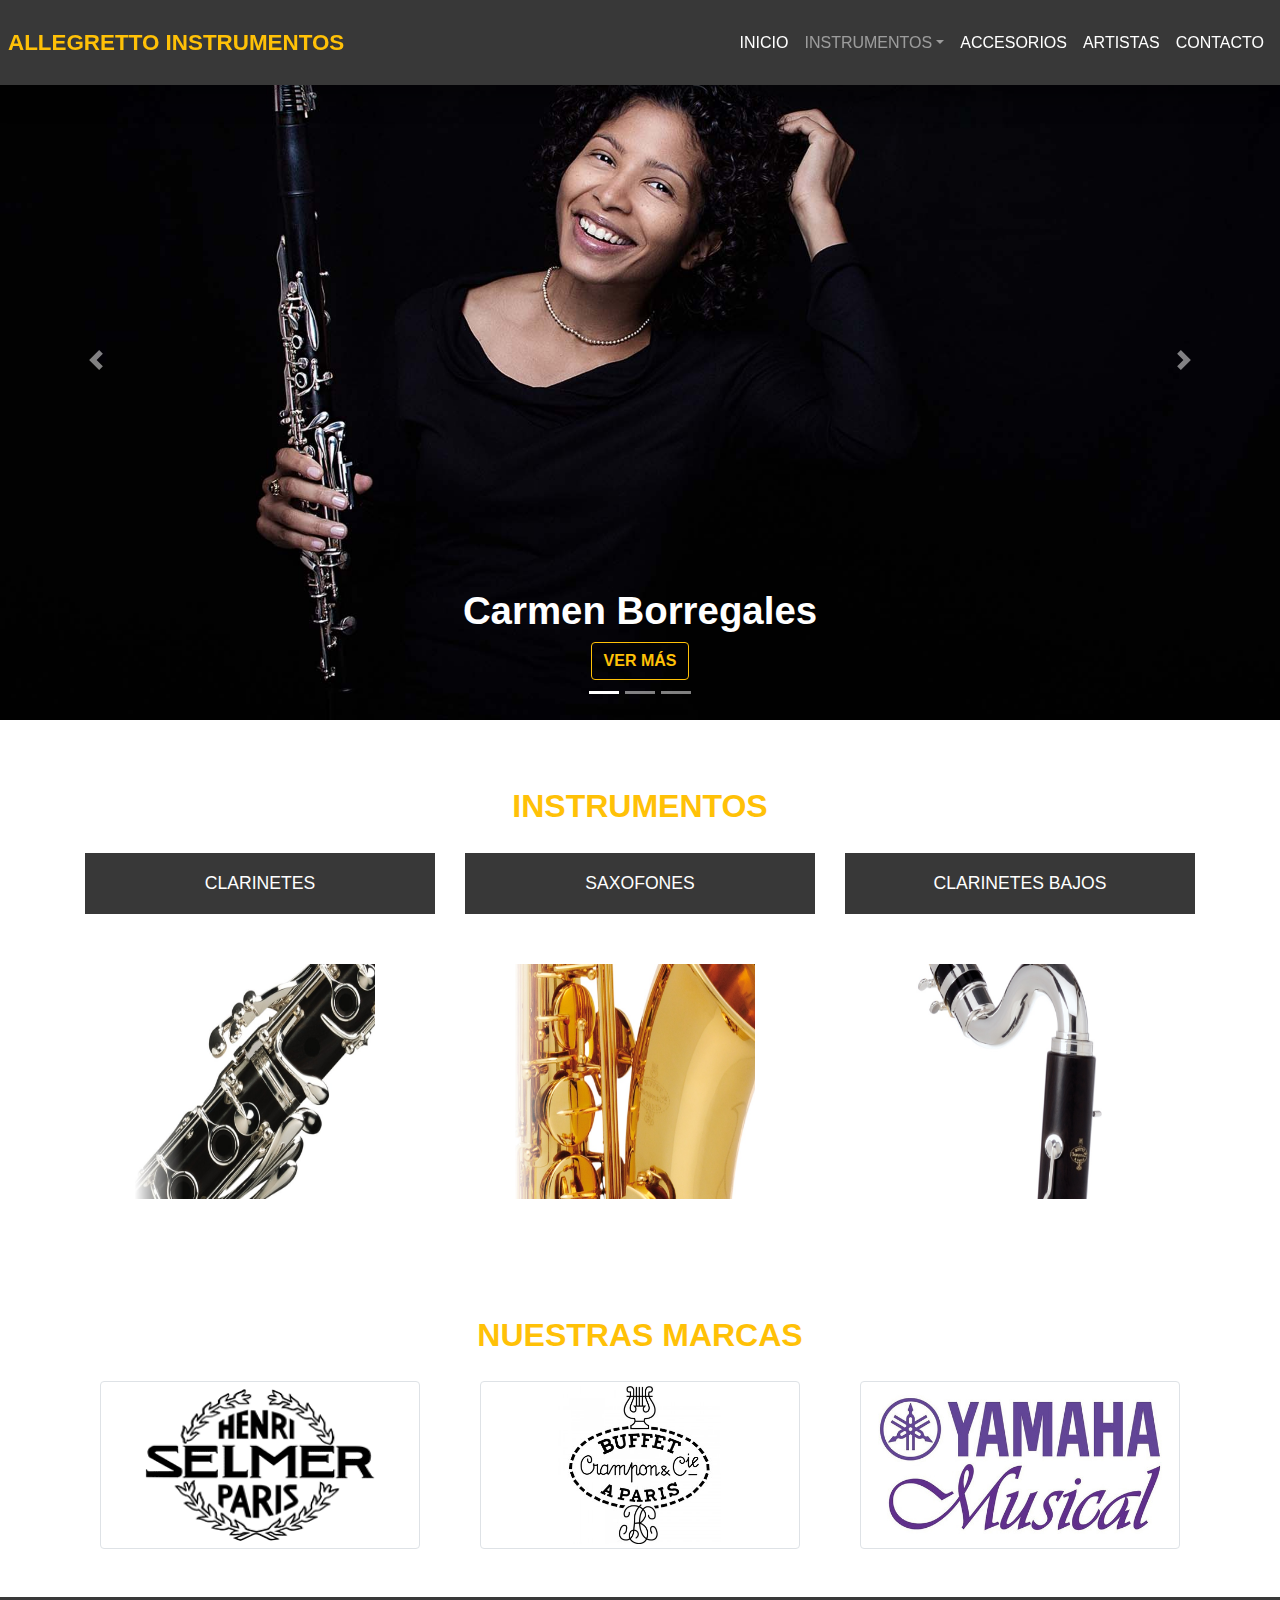
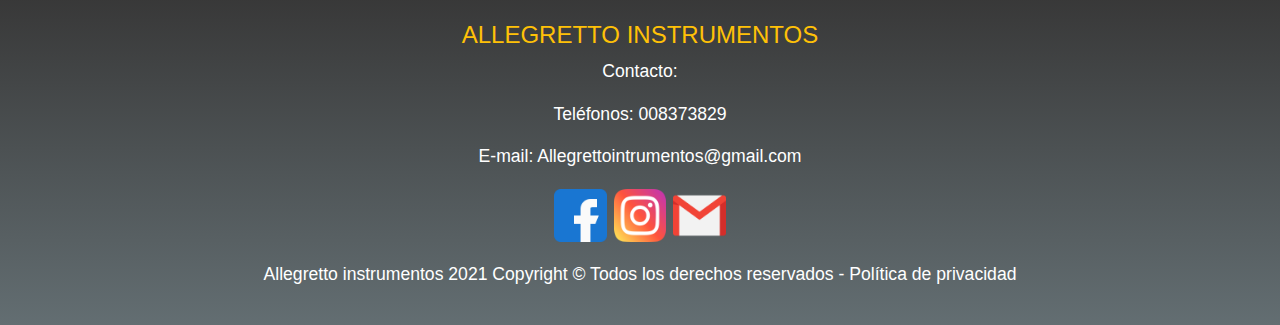
==== index.html @ eb8ba669 "agregue los primeros archivos" ====
<!DOCTYPE html>
<html lang="es">
	<head>
		<meta charset="utf-8">
		<meta name="viewport" content="width=device-width, initial-scale=1, shrink-to-fit=no">
		<title>Allegretto instrumentos</title>
		<meta name="description" content="Allegretto ofrece una variedad de instrumentos de vientos: Clarinetes, Saxofones, clarientes bajos,saxofones altos de marcas de primera calidad, para estudiantes y profesionales">
		<meta name="keywords" content="instrumentos, buffet, buffet crampon, yamaha, selmer, saxofones, clarientes, clarientes bajos, saxofones altos, musica, barriles, accesorios, artistas, Sabine Meyer, Carmen Borregales, Martin Frost, solistas, orquestas, estuches, boquillas">
		<!--bootstrap local-->
		<link rel="stylesheet" href="assets/bootstrap/css/bootstrap.css">
		<link rel="stylesheet" href="assets/bootstrap/css/bootstrap.min.css">
		<link rel="stylesheet" href="assets/css/estilos.css">
		<link rel="stylesheet" href="https://cdnjs.cloudflare.com/ajax/libs/animate.css/4.1.1/animate.min.css"/>
	</head>
	<body>
		
		<!--nav-->
		<section>
			<header>
				<div class="container-fluid">
					<div class="row">
						<nav class="navbar navbar-expand-lg navbar-dark fixed-top customNav">
						<a href="index.html" class="nav-bar-brand headerTitle text-decoration-none">ALLEGRETTO INSTRUMENTOS</a>
						<button class="navbar-toggler" type="button" data-toggle="collapse" data-target="#navbarNav" aria-controls="navbarNav" aria-expanded="false" aria-label="Toggle navigation">
							<span class="navbar-toggler-icon"></span>
						</button>
						<div class="collapse navbar-collapse justify-content-lg-end justify-content-xl-end" id="navbarNav">
							<ul class="navbar-nav customMenu">
								<li class="nav-item active"><a href="index.html" class="nav-link">INICIO</a></li>

								<!-- Dropdown -->
								<li class="nav-item dropdown">
									<a class="nav-link dropdown-toggle" href="#" data-toggle="dropdown">INSTRUMENTOS</a>
										<ul class="dropdown-menu">
											<li><a class="dropdown-item" href="views/instrumentos.html">CLARINETES</a></li>
										
											<li><a class="dropdown-item" href="views/saxofones.html">SAXOFONES</a></li>
										</ul>
								<!-- Links -->
								<li class="nav-item active"><a href="views/accesorios.html" class="nav-link">ACCESORIOS</a></li>
								<li class="nav-item active"><a href="views/artistas.html" class="nav-link">ARTISTAS</a></li>
								<li class="nav-item active"><a href="views/contacto.html" class="nav-link">CONTACTO</a></li>		
								</li>		
							</ul>
						</div>	
						</nav>
					</div>	
				</div>
			</header>
		</section>
		<!--nav fin-->

		<!--carousel-->
		<section>
			<div id="carouselExampleCaptions" class="carousel slide text-decoration-none carouselc" data-ride="carousel">
			  <ol class="carousel-indicators">
			    <li data-target="#carouselExampleCaptions" data-slide-to="0" class="active"></li>
			    <li data-target="#carouselExampleCaptions" data-slide-to="1"></li>
			    <li data-target="#carouselExampleCaptions" data-slide-to="2"></li>
			  </ol>

			  <div class="carousel-inner carouselCustom">
			    <div class="carousel-item active">
			      <img src="assets/img/carmenprincipal.jpg" class="d-block w-100 imgCarousel" alt="Carmen Borregales">
			      <div class="carousel-caption d-none d-md-block">
			        <h3>Carmen Borregales</h3>
			        <a class="btn btn-outline-warning verLink" href="views/artistas.html">VER MÁS</a>
			      </div>
			    </div>

			    <div class="carousel-item">
			      <img src="assets/img/sabineprincipal.jpg" class="d-block w-100 imgCarousel" alt="Sabine Meyer">
			      <div class="carousel-caption d-none d-md-block">
			        <h3>Sabine Meyer</h3>
			        <a class="btn btn-outline-warning verLink" href="views/artistas.html">VER MÁS</a>
			      </div>
			    </div>

			    <div class="carousel-item">
			      <img src="assets/img/martinprincipal.jpg" class="d-block w-100 imgCarousel" alt="martin frost">
			      <div class="carousel-caption d-none d-md-block">
			        <h3>Martin Frost</h3>
			        <a class="btn btn-outline-warning verLink" href="views/artistas.html">VER MÁS</a>
			      </div>
			    </div>
			  </div>

			  <a class="carousel-control-prev" href="#carouselExampleCaptions" role="button" data-slide="prev">
			    <span class="carousel-control-prev-icon" aria-hidden="true"></span>
			    <span class="sr-only">Previous</span>
			  </a>
			  <a class="carousel-control-next" href="#carouselExampleCaptions" role="button" data-slide="next">
			    <span class="carousel-control-next-icon" aria-hidden="true"></span>
			    <span class="sr-only">Next</span>
			  </a>
			</div>
		</section>
		<!--carousel end-->

		<section class="sectionInstru pt-5">
			<div class="titleInstruBrand">
				<h2 class="font-weight-bolder">INSTRUMENTOS</h2>
			</div>
			<div class="container">
				<div class="row">
					<div class="col-12 col-sm-12- col-md-6 col-lg-4 col-xl-4">
						<a class="titleInstruCustom text-decoration-none" href="views/instrumentos.html">Clarinetes</a>
						<a href="views/instrumentos.html"><img class="customImgInst" src="assets/img/clarinetprincipal.jpg" alt="clarinetePrincipal"></a>
					</div>

					<div class="col-12 col-sm-12 col-md-6 col-lg-4 col-xl-4">
						<a class="titleInstruCustom text-decoration-none" href="views/saxofones.html">Saxofones</a>
						<a href="views/saxofones.html"><img class="customImgInst" src="assets/img/saxoprincipal.jpg" alt="saxofone"></a>
					</div>

					<div class="col-12 col-sm-12 col-md-12 col-lg-4 col-xl-4">
						<a class="titleInstruCustom text-decoration-none" href="views/instrumentos.html">Clarinetes Bajos</a>
						<a href="views/instrumentos.html"><img class="customImgInst" src="assets/img/bajoprincipal.jpg" alt="clarineteBajo"></a>
					</div>
				</div>
			</div>
		</section>

		<section class="sectionBrand pt-5 pb-5">
			<div class="titleInstruBrand">
				<h2 class="font-weight-bolder">NUESTRAS MARCAS</h2>
			</div>

			<div class="container">
				<div class="row">
					<div class="col-12 col-sm-12 col-md-6 col-lg-4 col-xl-4 d-flex justify-content-center">
						<img class="customImgBrand img-thumbnail" src="assets/img/selmerprincipal.jpg" alt="selmer">
					</div>

					<div class="col-12 col-sm-12 col-md-6 col-lg-4 col-xl-4 d-flex justify-content-center">
						<img class="customImgBrand img-thumbnail" src="assets/img/buffetprincipal.jpg" alt="buffet">
					</div>

					<div class="col-12 col-sm-12 col-md-12 col-lg-4 col-xl-4 d-flex justify-content-center">
						<img class="customImgBrand img-thumbnail" src="assets/img/yamahaprincipal.jpg" alt="yamaha">
					</div>
				</div>
			</div>
		</section>

		<footer class="customFooter pt-4">
			<div class="container">
				<div class="row">
					<div class="col-12 col-sm-12 col-md-12 col-lg-12 col-xl-12"><h4>ALLEGRETTO INSTRUMENTOS</h4></div>
					<div class="col-12 col-sm-12 col-md-12 col-lg-12 col-xl-12"><p>Contacto:</p></div>
					<div class="col-12 col-sm-12 col-md-12 col-lg-12 col-xl-12"><p>Teléfonos: 008373829</p></div>
					<div class="col-12 col-sm-12 col-md-12 col-lg-12 col-xl-12"><p>E-mail: Allegrettointrumentos@gmail.com</p></div>
					<div class="col-12 col-sm-12 col-md-12 col-lg-12 col-xl-12">
						<ul class="customSocial">
							<li><a href=""></a><img class="customIcon" src="assets/img/facebook.png" alt="ícono de facebook"></a></li>
							<li><a href=""></a><img class="customIcon" src="assets/img/instagram.png" alt="ícono de instagram"></a></li>
							<li><a href=""></a><img class="customIcon" src="assets/img/gmail.png" alt="ícono de gmail"></a></li>	
						</ul>
					</div>	
					<div class="col-12 col-sm-12 col-md-12 col-lg-12 col-xl-12"><p>Allegretto instrumentos 2021 Copyright © Todos los derechos reservados - Política de privacidad</p></div>
				</div>
			</div>
		</footer>
	
		<!--j-Query, luego Popper.jd, luego bootstrap JS -->
		<script src="assets/bootstrap/js/jquery-3.5.1.slim.min.js"></script>
		<script src="assets/bootstrap/js/popper.min.js"></script>
		<script src="assets/bootstrap/js/bootstrap.min.js"></script>
	</body>
</html>
---- assets/css/estilos.css ----
/*Estilos globales - 1em=16px*/

body {
	margin: 0em;
	font-family: sans-serif;
}
/*comienzo nav*/

.headerTitle {
	font-size: 1.4em;
	font-family: sans-serif;
	font-weight: bold;
	color: #ffc107;
	text-decoration: none;
	line-height: 3.1em;
}

.headerTitle:hover {
	color: yellow;
}

.customNav {
	background-color: #383838;
	opacity: 0.7;
	box-shadow: 0 15px 20px 0 rgb(0 0 0 / 35%);
	padding: 0.5em;
}

.customNav:hover {
	opacity: 1;
}

.customMenu li a:hover {
	background-color: #3d3d3d;
	color:white;
	transition: all .5s;
}

.marginTop {
	margin-top: 8em;
}

.marginContact {
	margin-top: 4em;
}
/*fin nav*/

/*Comienzo carousel*/
/*
.carouselc {
	margin-top: 6em;
}
*/
.carouselCustom h3 {
	font-size: 2.4em;
	font-weight: bold;
}

.verLink {
	font-weight: bold;
}

.verLink:hover {
	font-weight: bold;
	color: black;
	text-decoration: none;
}

/*fin carousel*/

/*comienzo seccion instrumentos*/

.titleInstruCustom {
	color: white;
	font-size: 1.1em;
	text-decoration: none;
	text-transform: uppercase;
	background-color: #383838;
	padding: 1em;

	/*flex*/
	display: flex;
	align-items: center;
	justify-content: center;    
}

.titleInstruCustom:hover {
	color: #ffc107;
}

.customImgInst {
	width: 15em;
    height: 14.7em;
    margin: 3.1em;
    transition: transform 1s;

    /*flex*/
	display: flex;
	flex-direction: row;
	flex-wrap: wrap;
	align-items: center;
	justify-content: center;
}

.customImgInst:hover {
	transform: scaleX(1.2);
}

/*fin seccion instrumentos*/

/*comienzo seccion marcas*/

.titleInstruBrand {
	font-size: 1.2em;
	font-family: sans-serif;
	font-weight: bold;
	color: #ffc107;
	margin: 1em;

	/*flex*/
	display: flex;
    flex-direction: column;
    flex-wrap: wrap;
    align-items: center;
    justify-content: center;
}

.customImgBrand {
	width: 20em;
    height: 10.5em;
}

/*fin seccion marcas*/

/*inicio footer*/

.customFooter {
	font-size: 1.1em;
	font-family: sans-serif;
	text-align: center;
	padding: 1.2em;
	background-color: #383838;
	color: #ffffff;
	margin: auto;

	/*gradiente*/
	background-image: linear-gradient(to bottom, #383838 , #636e72);
}

.customFooter h4 {
	color: #ffc107;
}

.customSocial {
	list-style-type: none;
	padding-inline-start: 0em;
	/*FLEX*/
	display: flex;
    justify-content: center;
}

.customIcon {
	height: 3em;
	margin: 0.2em;
}

.customIcon:hover {
	animation: rotateIn;
	animation-duration: 0.5s;
}

.customSocial li a {
	text-decoration: none;
	color: white;
}
/*inicio footer*/

/*Acá empiezan los estilos de intrumentos y saxofones*/

.instruSection h2{

	/*FLEX*/
	display: flex;
	flex-direction: column;
	align-items: center;
}

.instruSection h3 {
	border-bottom: solid 0.2em #ffc107;
}

.titleSectionClari {
	border-bottom: solid 0.1em #ffc107;
}

.customInstr {
	width: 100%;
	max-width: 99.5em;
	height: auto;

	animation: slideInLeft;
	animation-duration: 3s;
}

/*Acá empiezan los estilos de accesorios*/

.accesorios {
	text-align: center;
}

.accesorios h2{
	border-bottom: solid 0.2em #ffc107;
}

.accesorios img{
	width: 31.2em;
	height: 18.7em;
	margin: auto;
	display: block;

	animation: zoomIn;
	animation-duration: 1s
}

/*Acá empiezan los estilos de artistas*/

.sectionArtist {
	font-size: 1.1em;
	
		/*FLEX*/
	display: flex;
	flex-direction: column;
	flex-wrap: wrap;
	align-items: center;
}

.sectionArtist h3{
	animation: fadeInTopLeft;
	animation-duration: 1s;
}

.customImgArt {
	width: 32.2em;
    height: 21.7em;
}

.customImgArt:hover {
	transform: rotate(2deg);
}

.titleArtist {
    border-bottom: solid 0.3em #ffc107;
    margin: 1em;
    padding: 0em;
}


/*fin estilos de artistas*/

/*Acá empiezan los estilos de contacto*/
.contacto {
	font-size: 1.1em;
	font-family: sans-serif;
	font-weight: bold;
	text-align: center;
	margin: 0.5em;
}

.customContacto {
	border: solid 0.5em #ffc107;
	margin: 1em;
	background: #ffc1092e;
}

.formulario {
	font-size: 1.1em;
	font-family: sans-serif;
	text-align: center;
	margin: 1em;
	border: solid 0.5em #ffc107;
	padding: 1em;
	background: #ffc1092e;

	animation: slideInUp;
	animation-duration: 3s;
}

.formulario legend {
	font-weight: bold;
}

/*Fin estilos de contacto*/
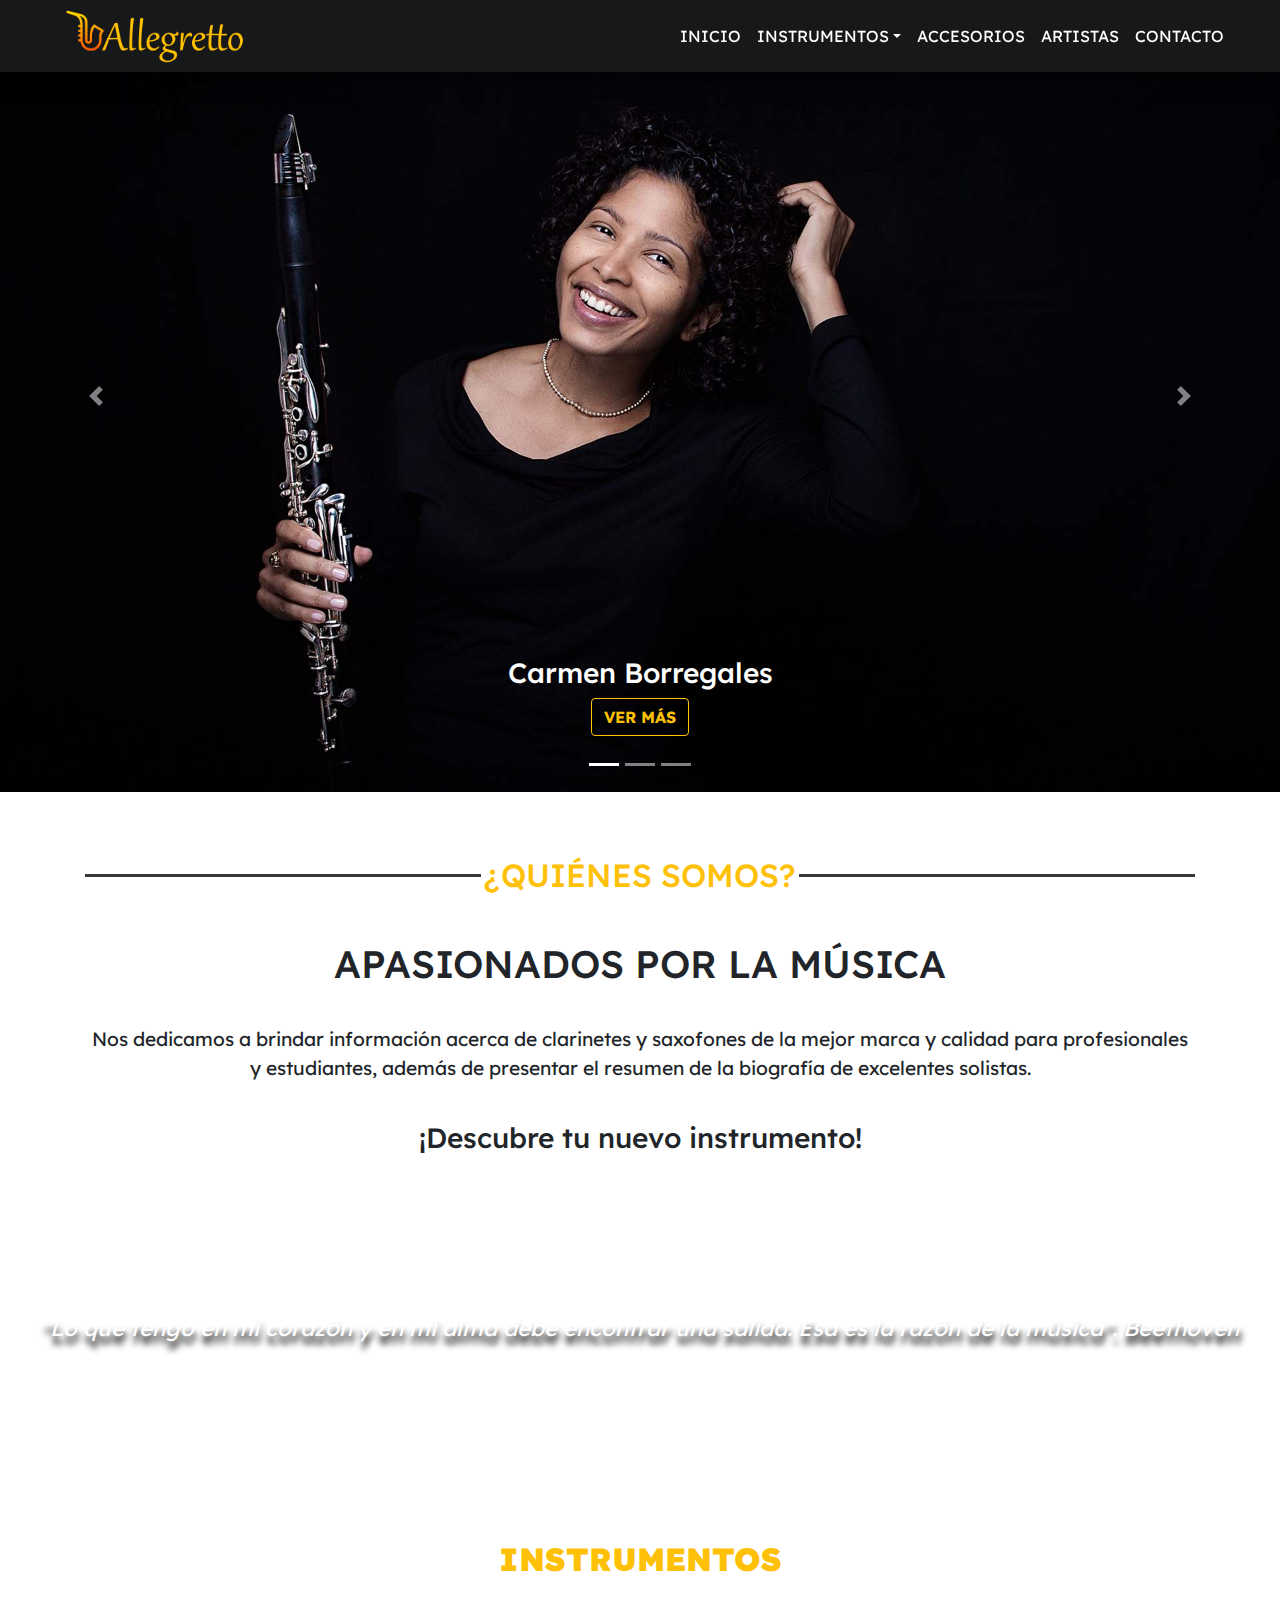
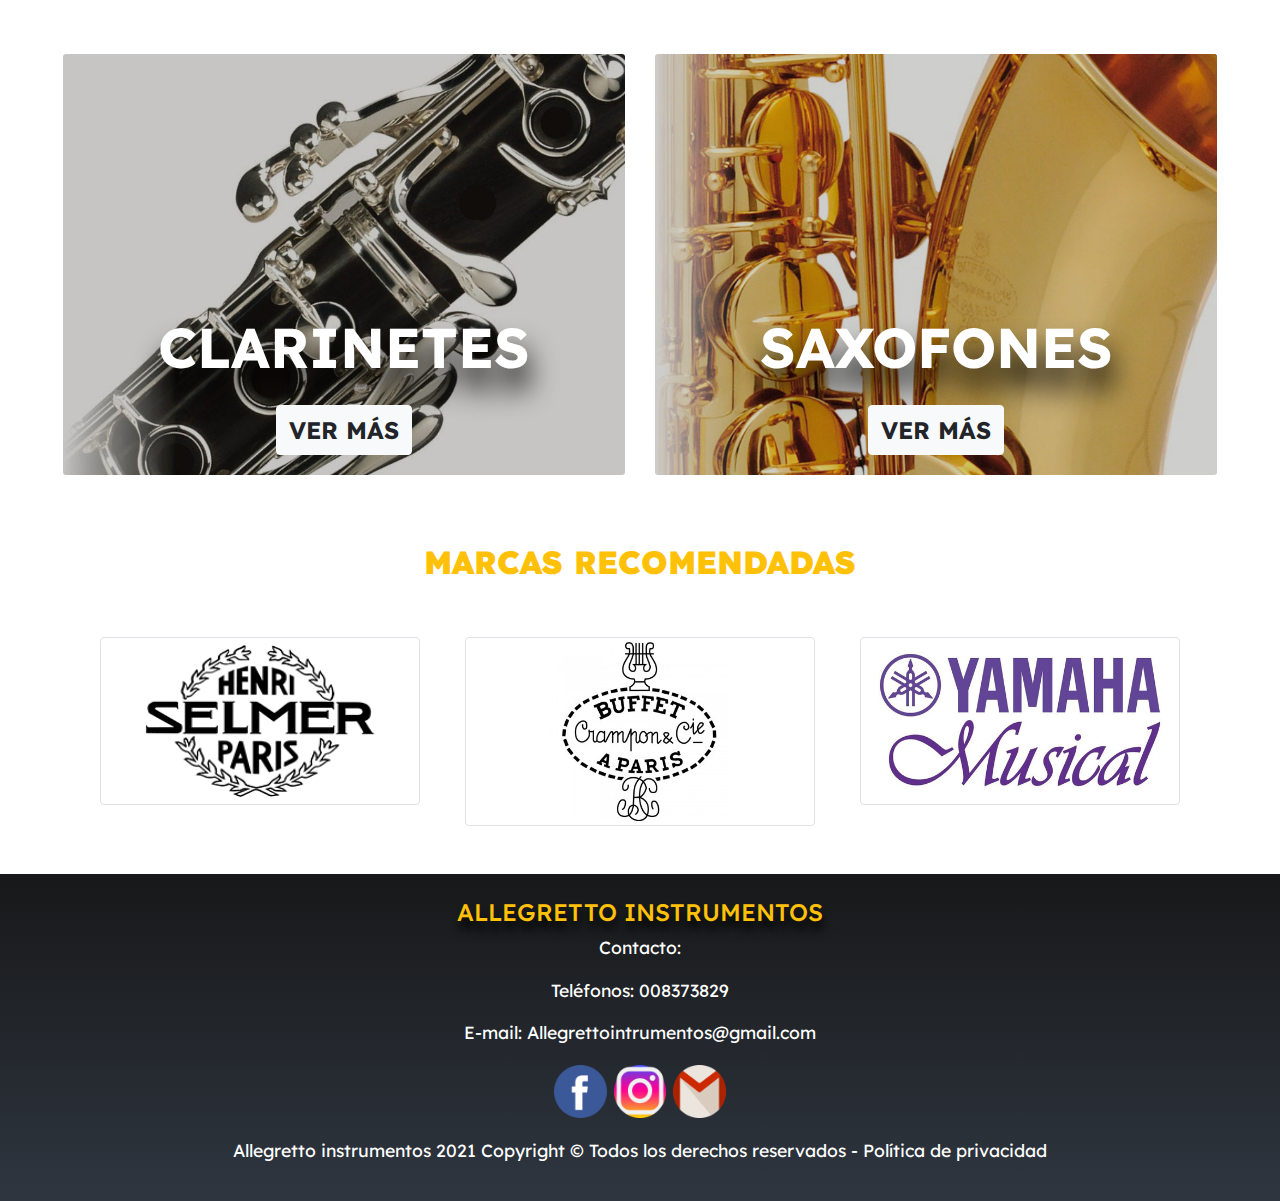
==== commit 517133e5: "proyecto final" ====
--- a/index.html
+++ b/index.html
@@ -6,9 +6,12 @@
 		<title>Allegretto instrumentos</title>
 		<meta name="description" content="Allegretto ofrece una variedad de instrumentos de vientos: Clarinetes, Saxofones, clarientes bajos,saxofones altos de marcas de primera calidad, para estudiantes y profesionales">
 		<meta name="keywords" content="instrumentos, buffet, buffet crampon, yamaha, selmer, saxofones, clarientes, clarientes bajos, saxofones altos, musica, barriles, accesorios, artistas, Sabine Meyer, Carmen Borregales, Martin Frost, solistas, orquestas, estuches, boquillas">
+		<link rel="icon" href="assets/img/icon.png">
 		<!--bootstrap local-->
 		<link rel="stylesheet" href="assets/bootstrap/css/bootstrap.css">
 		<link rel="stylesheet" href="assets/bootstrap/css/bootstrap.min.css">
+		<link rel="preconnect" href="https://fonts.gstatic.com">
+		<link href="https://fonts.googleapis.com/css2?family=Lexend:wght@300;400;600&display=swap" rel="stylesheet">
 		<link rel="stylesheet" href="assets/css/estilos.css">
 		<link rel="stylesheet" href="https://cdnjs.cloudflare.com/ajax/libs/animate.css/4.1.1/animate.min.css"/>
 	</head>
@@ -19,142 +22,175 @@
 			<header>
 				<div class="container-fluid">
 					<div class="row">
-						<nav class="navbar navbar-expand-lg navbar-dark fixed-top customNav">
-						<a href="index.html" class="nav-bar-brand headerTitle text-decoration-none">ALLEGRETTO INSTRUMENTOS</a>
-						<button class="navbar-toggler" type="button" data-toggle="collapse" data-target="#navbarNav" aria-controls="navbarNav" aria-expanded="false" aria-label="Toggle navigation">
-							<span class="navbar-toggler-icon"></span>
-						</button>
-						<div class="collapse navbar-collapse justify-content-lg-end justify-content-xl-end" id="navbarNav">
-							<ul class="navbar-nav customMenu">
-								<li class="nav-item active"><a href="index.html" class="nav-link">INICIO</a></li>
-
-								<!-- Dropdown -->
-								<li class="nav-item dropdown">
-									<a class="nav-link dropdown-toggle" href="#" data-toggle="dropdown">INSTRUMENTOS</a>
-										<ul class="dropdown-menu">
-											<li><a class="dropdown-item" href="views/instrumentos.html">CLARINETES</a></li>
-										
-											<li><a class="dropdown-item" href="views/saxofones.html">SAXOFONES</a></li>
-										</ul>
-								<!-- Links -->
-								<li class="nav-item active"><a href="views/accesorios.html" class="nav-link">ACCESORIOS</a></li>
-								<li class="nav-item active"><a href="views/artistas.html" class="nav-link">ARTISTAS</a></li>
-								<li class="nav-item active"><a href="views/contacto.html" class="nav-link">CONTACTO</a></li>		
-								</li>		
-							</ul>
-						</div>	
+						<nav class="navbar navbar-expand-lg navbar-dark fixed-top block-one__nav">
+							<a href="index.html" class="nav-bar-brand"><img class="block-one__logo" src="assets/img/logo.png" alt="Allegretto"></a>
+							<button class="navbar-toggler" type="button" data-toggle="collapse" data-target="#navbarNav" aria-controls="navbarNav" aria-expanded="false" aria-label="Toggle navigation">
+								<span class="navbar-toggler-icon"></span>
+							</button>
+							<div class="collapse navbar-collapse justify-content-lg-end justify-content-xl-end" id="navbarNav">
+								<ul class="navbar-nav block-one__menu">
+									<li class="nav-item active"><a href="index.html" class="nav-link">INICIO</a></li>
+
+									<!-- Dropdown -->
+									<li class="nav-item dropdown">
+										<a class="nav-link dropdown-toggle text-white" href="#" data-toggle="dropdown">INSTRUMENTOS</a>
+											<ul class="dropdown-menu block-one__sub-menu">
+												<li><a class="dropdown-item" href="views/clarinetes.html">CLARINETES</a></li>
+											
+												<li><a class="dropdown-item" href="views/saxofones.html">SAXOFONES</a></li>
+											</ul>
+									<!-- Links -->
+									<li class="nav-item active"><a href="views/accesorios.html" class="nav-link">ACCESORIOS</a></li>
+									<li class="nav-item active"><a href="views/artistas.html" class="nav-link">ARTISTAS</a></li>
+									<li class="nav-item active"><a href="views/contacto.html" class="nav-link">CONTACTO</a></li>		
+									</li>		
+								</ul>
+							</div>	
 						</nav>
 					</div>	
 				</div>
 			</header>
 		</section>
-		<!--nav fin-->
+		<!--nav end-->
 
 		<!--carousel-->
 		<section>
-			<div id="carouselExampleCaptions" class="carousel slide text-decoration-none carouselc" data-ride="carousel">
-			  <ol class="carousel-indicators">
-			    <li data-target="#carouselExampleCaptions" data-slide-to="0" class="active"></li>
-			    <li data-target="#carouselExampleCaptions" data-slide-to="1"></li>
-			    <li data-target="#carouselExampleCaptions" data-slide-to="2"></li>
-			  </ol>
-
-			  <div class="carousel-inner carouselCustom">
-			    <div class="carousel-item active">
-			      <img src="assets/img/carmenprincipal.jpg" class="d-block w-100 imgCarousel" alt="Carmen Borregales">
-			      <div class="carousel-caption d-none d-md-block">
-			        <h3>Carmen Borregales</h3>
-			        <a class="btn btn-outline-warning verLink" href="views/artistas.html">VER MÁS</a>
-			      </div>
-			    </div>
-
-			    <div class="carousel-item">
-			      <img src="assets/img/sabineprincipal.jpg" class="d-block w-100 imgCarousel" alt="Sabine Meyer">
-			      <div class="carousel-caption d-none d-md-block">
-			        <h3>Sabine Meyer</h3>
-			        <a class="btn btn-outline-warning verLink" href="views/artistas.html">VER MÁS</a>
-			      </div>
-			    </div>
-
-			    <div class="carousel-item">
-			      <img src="assets/img/martinprincipal.jpg" class="d-block w-100 imgCarousel" alt="martin frost">
-			      <div class="carousel-caption d-none d-md-block">
-			        <h3>Martin Frost</h3>
-			        <a class="btn btn-outline-warning verLink" href="views/artistas.html">VER MÁS</a>
-			      </div>
-			    </div>
-			  </div>
-
-			  <a class="carousel-control-prev" href="#carouselExampleCaptions" role="button" data-slide="prev">
-			    <span class="carousel-control-prev-icon" aria-hidden="true"></span>
-			    <span class="sr-only">Previous</span>
-			  </a>
-			  <a class="carousel-control-next" href="#carouselExampleCaptions" role="button" data-slide="next">
-			    <span class="carousel-control-next-icon" aria-hidden="true"></span>
-			    <span class="sr-only">Next</span>
-			  </a>
-			</div>
+				<div id="carouselExampleCaptions" class="carousel slide text-decoration-none" data-ride="carousel">
+				  <ol class="carousel-indicators">
+				    <li data-target="#carouselExampleCaptions" data-slide-to="0" class="active"></li>
+				    <li data-target="#carouselExampleCaptions" data-slide-to="1"></li>
+				    <li data-target="#carouselExampleCaptions" data-slide-to="2"></li>
+				  </ol>
+
+				  <div class="carousel-inner block-two__carousel-custom">
+				    <div class="carousel-item active">
+				      <img src="assets/img/carmenprincipal.jpg" class="d-block w-100 imgCarousel" alt="Carmen Borregales">
+				      <div class="carousel-caption d-none d-md-block">
+				        <h3>Carmen Borregales</h3>
+				        <a class="btn btn-outline-warning block-two__carousel-link" href="views/artistas.html">VER MÁS</a>
+				      </div>
+				    </div>
+
+				    <div class="carousel-item">
+				      <img src="assets/img/sabineprincipal.jpg" class="d-block w-100 imgCarousel" alt="Sabine Meyer">
+				      <div class="carousel-caption d-none d-md-block">
+				        <h3>Sabine Meyer</h3>
+				        <a class="btn btn-outline-warning block-two__carousel-link" href="views/artistas.html">VER MÁS</a>
+				      </div>
+				    </div>
+
+				    <div class="carousel-item">
+				      <img src="assets/img/martinprincipal.jpg" class="d-block w-100 imgCarousel" alt="martin frost">
+				      <div class="carousel-caption d-none d-md-block">
+				        <h3>Martin Frost</h3>
+				        <a class="btn btn-outline-warning block-two__carousel-link" href="views/artistas.html">VER MÁS</a>
+				      </div>
+				    </div>
+				  </div>
+
+				  <a class="carousel-control-prev" href="#carouselExampleCaptions" role="button" data-slide="prev">
+				    <span class="carousel-control-prev-icon" aria-hidden="true"></span>
+				    <span class="sr-only">Previous</span>
+				  </a>
+				  <a class="carousel-control-next" href="#carouselExampleCaptions" role="button" data-slide="next">
+				    <span class="carousel-control-next-icon" aria-hidden="true"></span>
+				    <span class="sr-only">Next</span>
+				  </a>
+				</div>
 		</section>
 		<!--carousel end-->
 
-		<section class="sectionInstru pt-5">
-			<div class="titleInstruBrand">
-				<h2 class="font-weight-bolder">INSTRUMENTOS</h2>
-			</div>
-			<div class="container">
-				<div class="row">
-					<div class="col-12 col-sm-12- col-md-6 col-lg-4 col-xl-4">
-						<a class="titleInstruCustom text-decoration-none" href="views/instrumentos.html">Clarinetes</a>
-						<a href="views/instrumentos.html"><img class="customImgInst" src="assets/img/clarinetprincipal.jpg" alt="clarinetePrincipal"></a>
-					</div>
-
-					<div class="col-12 col-sm-12 col-md-6 col-lg-4 col-xl-4">
-						<a class="titleInstruCustom text-decoration-none" href="views/saxofones.html">Saxofones</a>
-						<a href="views/saxofones.html"><img class="customImgInst" src="assets/img/saxoprincipal.jpg" alt="saxofone"></a>
-					</div>
-
-					<div class="col-12 col-sm-12 col-md-12 col-lg-4 col-xl-4">
-						<a class="titleInstruCustom text-decoration-none" href="views/instrumentos.html">Clarinetes Bajos</a>
-						<a href="views/instrumentos.html"><img class="customImgInst" src="assets/img/bajoprincipal.jpg" alt="clarineteBajo"></a>
-					</div>
-				</div>
-			</div>
-		</section>
-
-		<section class="sectionBrand pt-5 pb-5">
-			<div class="titleInstruBrand">
-				<h2 class="font-weight-bolder">NUESTRAS MARCAS</h2>
+		<!--nosotros-->
+		<main class="container">
+			<div class="row block-three__nosotros justify-content-center">
+				<div class="col-12 text-center">
+					<h3 class="block-three__subtitle"><span>¿Quiénes Somos?<span></h3>
+					<h3 class="block-three__title">Apasionados por la música</h3>
+					<p>Nos dedicamos a brindar información acerca de clarinetes y saxofones de la mejor marca y calidad para profesionales y estudiantes, además de presentar el resumen de la biografía de excelentes solistas.</p>
+					<h3>¡Descubre tu nuevo instrumento!</h3>
+				</div>
+			</div>
+		</main>
+		<!--nosotros end-->
+
+		<!--parallax-->
+		<div class="block-four__parallax  text-center text-white">
+			<p>"Lo que tengo en mi corazón y en mi alma debe encontrar una salida. Esa es la razón de la música". Beethoven</p>	
+		</div>
+		<!--parallax end-->
+
+		<!--section instrumentos-->
+		<section class="pt-5">
+			<div class="block-five__title-instru-brand">
+				<h2 class="font-weight-bolder">Instrumentos</h2>
+			</div>
+			<div class="container-fluid">
+				<div class="row block-five__instru">
+					<div class="mb-10px px-5px col-md-6">
+						<div class="border-0 text-white text-center card">
+							<img src="assets/img/clarinetprincipal.jpg" alt="clarinetePrincipal" class="card-img">
+							<div class="d-flex aling-items-center card-img-overlay">
+								<div class="w-100 py-3">
+									<h2 class="font-weight-bold mb-4 block-five__title-instru">CLARINETES</h2>
+									<a class="btn btn-light font-weight-bold block-five__button-instru" href="views/instrumentos.html" role="button">ver más</a>
+								</div>	
+							</div>
+						</div>
+					</div>
+					<div class="mb-10px px-5px col-md-6">
+						<div class="border-0 text-white text-center card">
+							<img src="assets/img/saxoprincipal.jpg" alt="saxofones" class="card-img">
+							<div class="d-flex aling-items-center card-img-overlay">
+								<div class="w-100 py-3 ">
+									<h2 class="font-weight-bold mb-4 block-five__title-instru">Saxofones</h2>
+									<a class="btn btn-light font-weight-bold block-five__button-instru" href="views/saxofones.html" role="button">ver más</a>
+								</div>
+							</div>
+						</div>	
+					</div>
+				</div>
+			</div>
+		</section>
+		<!--Section instrumentos end-->
+
+		<!--Section marcas-->
+		<section class="sectionBrand mt-2 pb-5">
+			<div class="block-five__title-instru-brand mb-5">
+				<h2 class="font-weight-bolder">Marcas recomendadas</h2>
 			</div>
 
 			<div class="container">
 				<div class="row">
 					<div class="col-12 col-sm-12 col-md-6 col-lg-4 col-xl-4 d-flex justify-content-center">
-						<img class="customImgBrand img-thumbnail" src="assets/img/selmerprincipal.jpg" alt="selmer">
+						<img class="block-five__img-brand img-thumbnail" src="assets/img/selmerprincipal.jpg" alt="selmer">
 					</div>
 
 					<div class="col-12 col-sm-12 col-md-6 col-lg-4 col-xl-4 d-flex justify-content-center">
-						<img class="customImgBrand img-thumbnail" src="assets/img/buffetprincipal.jpg" alt="buffet">
+						<img class="block-iver__img-brand img-thumbnail" src="assets/img/buffetprincipal.jpg" alt="buffet">
 					</div>
 
 					<div class="col-12 col-sm-12 col-md-12 col-lg-4 col-xl-4 d-flex justify-content-center">
-						<img class="customImgBrand img-thumbnail" src="assets/img/yamahaprincipal.jpg" alt="yamaha">
-					</div>
-				</div>
-			</div>
-		</section>
-
-		<footer class="customFooter pt-4">
+						<img class="block-five__img-brand img-thumbnail" src="assets/img/yamahaprincipal.jpg" alt="yamaha">
+					</div>
+				</div>
+			</div>
+		</section>
+		<!--Section marcas end-->
+
+		<footer class="block-six__custom-footer pt-4">
 			<div class="container">
 				<div class="row">
-					<div class="col-12 col-sm-12 col-md-12 col-lg-12 col-xl-12"><h4>ALLEGRETTO INSTRUMENTOS</h4></div>
-					<div class="col-12 col-sm-12 col-md-12 col-lg-12 col-xl-12"><p>Contacto:</p></div>
-					<div class="col-12 col-sm-12 col-md-12 col-lg-12 col-xl-12"><p>Teléfonos: 008373829</p></div>
-					<div class="col-12 col-sm-12 col-md-12 col-lg-12 col-xl-12"><p>E-mail: Allegrettointrumentos@gmail.com</p></div>
 					<div class="col-12 col-sm-12 col-md-12 col-lg-12 col-xl-12">
-						<ul class="customSocial">
-							<li><a href=""></a><img class="customIcon" src="assets/img/facebook.png" alt="ícono de facebook"></a></li>
-							<li><a href=""></a><img class="customIcon" src="assets/img/instagram.png" alt="ícono de instagram"></a></li>
-							<li><a href=""></a><img class="customIcon" src="assets/img/gmail.png" alt="ícono de gmail"></a></li>	
+						<h4>Allegretto instrumentos</h4>
+						<p>Contacto:<p>
+						<p>Teléfonos: 008373829</p>
+						<p>E-mail: Allegrettointrumentos@gmail.com</p>
+					</div>	
+					<div class="col-12 col-sm-12 col-md-12 col-lg-12 col-xl-12">
+						<ul class="block-six__custom-social">
+							<li><a href=""></a><img class="block-six__custom-icon" src="assets/img/facebook.png" alt="ícono de facebook"></a></li>
+							<li><a href=""></a><img class="block-six__custom-icon" src="assets/img/instagram.png" alt="ícono de instagram"></a></li>
+							<li><a href=""></a><img class="block-six__custom-icon" src="assets/img/gmail.png" alt="ícono de gmail"></a></li>	
 						</ul>
 					</div>	
 					<div class="col-12 col-sm-12 col-md-12 col-lg-12 col-xl-12"><p>Allegretto instrumentos 2021 Copyright © Todos los derechos reservados - Política de privacidad</p></div>
--- a/assets/css/estilos.css
+++ b/assets/css/estilos.css
@@ -2,120 +2,180 @@
 
 body {
 	margin: 0em;
-	font-family: sans-serif;
+	font-family: 'Lexend', sans-serif;
 }
 /*comienzo nav*/
 
-.headerTitle {
-	font-size: 1.4em;
-	font-family: sans-serif;
-	font-weight: bold;
-	color: #ffc107;
-	text-decoration: none;
-	line-height: 3.1em;
-}
-
-.headerTitle:hover {
-	color: yellow;
-}
-
-.customNav {
-	background-color: #383838;
+.block-one__logo {
+	width: 14em;
+    height: 3.5em
+}
+
+.block-one__nav {
+	color: white;
+	background-color: #171819;
 	opacity: 0.7;
 	box-shadow: 0 15px 20px 0 rgb(0 0 0 / 35%);
-	padding: 0.5em;
-}
-
-.customNav:hover {
+	padding-right: 3em;
+	padding-left: 3em;
+}
+
+.block-one__nav:hover {
 	opacity: 1;
 }
 
-.customMenu li a:hover {
-	background-color: #3d3d3d;
-	color:white;
-	transition: all .5s;
-}
-
-.marginTop {
-	margin-top: 8em;
-}
-
-.marginContact {
+.block-one__menu li a:hover {
+	background-color: #4b4b4b;
+	border-radius: 0.2em;
+	transition: 0.6s;
+}
+
+.block-one__sub-menu{
+	background: #222425;
+}
+
+.block-one__sub-menu li a{
+	color: white;
+}
+
+.block-one__sub-menu li a:hover{
+	color: white;
+	transition: 0.6s;
+}
+
+/*Fin nav*/
+
+/*Comienzo carousel*/
+
+.carousel-item {
+	margin-top: 4.5em;
+}
+
+.block-two__carousel-custom h5{
+	font-size: 2.4em;
+	font-weight: bold;
+}
+
+
+.block-two__carousel-link {
+	font-weight: bold;
+	margin-bottom: 1em;
+}
+
+.block-two__carousel-link:hover {
+	font-weight: bold;
+	color: #130f40;
+	text-decoration: none;
+}
+
+/*Fin carousel*/
+
+/*Comienzo nosotros*/
+.block-three__nosotros {
 	margin-top: 4em;
 }
-/*fin nav*/
-
-/*Comienzo carousel*/
-/*
-.carouselc {
-	margin-top: 6em;
-}
-*/
-.carouselCustom h3 {
+
+.block-three__nosotros p {
+	font-size: 1.2em;
+    margin-bottom: 2em;
+}
+
+.block-three__nosotros .block-three__title {
+	width: 70%;
 	font-size: 2.4em;
-	font-weight: bold;
-}
-
-.verLink {
-	font-weight: bold;
-}
-
-.verLink:hover {
-	font-weight: bold;
-	color: black;
-	text-decoration: none;
-}
-
-/*fin carousel*/
-
-/*comienzo seccion instrumentos*/
-
-.titleInstruCustom {
-	color: white;
-	font-size: 1.1em;
-	text-decoration: none;
-	text-transform: uppercase;
-	background-color: #383838;
-	padding: 1em;
-
-	/*flex*/
+	text-transform: uppercase;
+	display: inline-block;
+	margin-bottom: 1em;
+}
+
+.block-three__subtitle {
+	font-size: 2em;
+	z-index: 2;
+	text-transform: uppercase;
+}
+
+.block-three__subtitle span {
+	color: #ffc107;
+	background-color: white;
+	padding: 0.1em 0em 0.1em 0.1em;
+	z-index: 99;
+	position: relative;
+}
+
+.block-three__subtitle::after {
+	content: "";
+	display: inline-block;
+	height: 0.1em;
+	width: 100%;
+	background:#383838;
+	position: relative;
+	top: -1.5em;
+	z-index: 1;
+}
+
+/*Fin nosotros*/
+
+/*Parallax*/
+
+.block-four__parallax {
+	width: 100%;
+	height: 18em;
+	background-image: linear-gradient(rgba(0, 0, 0, 0.5), rgba(0, 0, 0, 0.5)), url("../img/beethoven.jpg");
+	background-position: center;
+	background-size: cover; 
+	background-attachment: fixed;
+
+}
+
+.block-four__parallax p {
+	height: 100%;
+	width: 100%;
+	padding: 0.6em;
+	margin-top: 1em;
+	font-size: 1.4em;
+	font-style: italic;
+	text-shadow: 0.06em 0.37em 0.3em #000;
+
+	/*FLEX*/
 	display: flex;
 	align-items: center;
-	justify-content: center;    
-}
-
-.titleInstruCustom:hover {
-	color: #ffc107;
-}
-
-.customImgInst {
-	width: 15em;
-    height: 14.7em;
-    margin: 3.1em;
-    transition: transform 1s;
-
-    /*flex*/
-	display: flex;
-	flex-direction: row;
-	flex-wrap: wrap;
-	align-items: center;
 	justify-content: center;
 }
 
-.customImgInst:hover {
-	transform: scaleX(1.2);
-}
-
-/*fin seccion instrumentos*/
+/*Fin Parallax*/
+
+/*comienzo seccion instrumentos*/
+
+.block-five__instru {
+	padding: 3em;    
+}
+
+.block-five__title-instru {
+	margin-top: 4em;
+	font-size: 3.5em;
+	text-shadow: 0.06em 0.37em 0.5em #000;
+	text-transform: uppercase;
+}
+
+.block-five__button-instru {
+	font-size: 1.5em;
+	text-transform: uppercase;
+}
+
+.block-five__button-instru:hover {
+	background: #ffc107;
+}
+
+/*Fin seccion instrumentos*/
 
 /*comienzo seccion marcas*/
 
-.titleInstruBrand {
+.block-five__title-instru-brand {
 	font-size: 1.2em;
-	font-family: sans-serif;
 	font-weight: bold;
 	color: #ffc107;
 	margin: 1em;
+	text-transform: uppercase;
 
 	/*flex*/
 	display: flex;
@@ -125,18 +185,17 @@
     justify-content: center;
 }
 
-.customImgBrand {
+.block-five__img-brand {
 	width: 20em;
     height: 10.5em;
 }
 
-/*fin seccion marcas*/
+/*Fin seccion marcas*/
 
 /*inicio footer*/
 
-.customFooter {
+.block-six__custom-footer {
 	font-size: 1.1em;
-	font-family: sans-serif;
 	text-align: center;
 	padding: 1.2em;
 	background-color: #383838;
@@ -144,14 +203,16 @@
 	margin: auto;
 
 	/*gradiente*/
-	background-image: linear-gradient(to bottom, #383838 , #636e72);
-}
-
-.customFooter h4 {
-	color: #ffc107;
-}
-
-.customSocial {
+	background-image: linear-gradient(to bottom, #171819 , #2f3640);
+}
+
+.block-six__custom-footer h4{
+	color: #ffc107;
+	text-transform: uppercase;
+	text-shadow: 0.06em 0.37em 0.4em #000;
+}
+
+.block-six__custom-social {
 	list-style-type: none;
 	padding-inline-start: 0em;
 	/*FLEX*/
@@ -159,25 +220,35 @@
     justify-content: center;
 }
 
-.customIcon {
+.block-six__custom-social li a {
+	text-decoration: none;
+	color: white;
+}
+
+.block-six__custom-icon {
 	height: 3em;
 	margin: 0.2em;
 }
 
-.customIcon:hover {
+.block-six__custom-icon:hover {
 	animation: rotateIn;
 	animation-duration: 0.5s;
 }
 
-.customSocial li a {
-	text-decoration: none;
-	color: white;
-}
-/*inicio footer*/
+/*Fin footer*/
 
 /*Acá empiezan los estilos de intrumentos y saxofones*/
 
-.instruSection h2{
+.block-one__margin {
+	margin-top: 7em;
+}
+
+.block-one__instru-section h2{
+	font-size: 2em;
+	font-weight: bold;
+	color: #ffc107;
+	margin: 1em;
+	text-transform: uppercase;
 
 	/*FLEX*/
 	display: flex;
@@ -185,15 +256,15 @@
 	align-items: center;
 }
 
-.instruSection h3 {
+.block-one__instru-section h3 {
 	border-bottom: solid 0.2em #ffc107;
 }
 
-.titleSectionClari {
+.block-one__title-clarinet {
 	border-bottom: solid 0.1em #ffc107;
 }
 
-.customInstr {
+.block-one__instrument-custom {
 	width: 100%;
 	max-width: 99.5em;
 	height: auto;
@@ -202,17 +273,27 @@
 	animation-duration: 3s;
 }
 
+/*Fin de estilos de intrumentos y saxofones*/
+
 /*Acá empiezan los estilos de accesorios*/
 
-.accesorios {
+.block-one__accesorios {
 	text-align: center;
 }
 
-.accesorios h2{
-	border-bottom: solid 0.2em #ffc107;
-}
-
-.accesorios img{
+
+.block-one__accesorios h2{
+	border-bottom: solid 0.1em #ffc107;
+	font-size: 2em;
+	font-weight: bold;
+	color: #ffc107;
+	margin: 1em;
+	text-transform: uppercase;
+
+}
+
+
+.block-one__accesorios img{
 	width: 31.2em;
 	height: 18.7em;
 	margin: auto;
@@ -224,7 +305,7 @@
 
 /*Acá empiezan los estilos de artistas*/
 
-.sectionArtist {
+.block-one__section-artists {
 	font-size: 1.1em;
 	
 		/*FLEX*/
@@ -234,59 +315,171 @@
 	align-items: center;
 }
 
-.sectionArtist h3{
+.block-one__section-artists h2 {
+	font-size: 2em;
+	font-weight: bold;
+	color: #ffc107;
+	text-transform: uppercase;
+}
+
+.block-one__section-artists h3{
 	animation: fadeInTopLeft;
 	animation-duration: 1s;
 }
 
-.customImgArt {
-	width: 32.2em;
-    height: 21.7em;
-}
-
-.customImgArt:hover {
-	transform: rotate(2deg);
-}
-
-.titleArtist {
+.block-one__title-artists {
     border-bottom: solid 0.3em #ffc107;
     margin: 1em;
     padding: 0em;
 }
 
-
-/*fin estilos de artistas*/
+.block-one__img-artists {
+	width: 32.2em;
+    height: 21.7em;
+}
+
+/*Fin estilos de artistas*/
 
 /*Acá empiezan los estilos de contacto*/
-.contacto {
+.block-one__margin-contact {
+	margin-top: 4em;
+}
+
+.block-one__contact {
 	font-size: 1.1em;
-	font-family: sans-serif;
 	font-weight: bold;
 	text-align: center;
 	margin: 0.5em;
 }
 
-.customContacto {
+.block-one__contact-custom {
 	border: solid 0.5em #ffc107;
 	margin: 1em;
 	background: #ffc1092e;
 }
 
-.formulario {
+.block-two__form {
 	font-size: 1.1em;
-	font-family: sans-serif;
 	text-align: center;
 	margin: 1em;
 	border: solid 0.5em #ffc107;
 	padding: 1em;
 	background: #ffc1092e;
 
-	animation: slideInUp;
-	animation-duration: 3s;
-}
-
-.formulario legend {
-	font-weight: bold;
-}
-
-/*Fin estilos de contacto*/+	animation: backInLeft;
+	animation-duration: 1s;
+}
+
+.block-two__form legend {
+	font-weight: bold;
+}
+
+/*Fin estilos de contacto*/
+
+@media all and (min-width: 992px) {
+	.navbar .nav-item .dropdown-menu{ display: none; }
+	.navbar .nav-item:hover .nav-link{ color: #fff;  }
+	.navbar .nav-item:hover .dropdown-menu{ display: block; }
+	.navbar .nav-item .dropdown-menu{ margin-top:0; }
+}
+
+
+@media (max-width: 575.98px){
+	.carousel-item {
+		margin-top: 6.5em;
+	}	
+
+	.block-five__instru {
+		padding: 0.1em;    
+	}
+
+	.block-five__title-instru {
+		margin-top: 3.5em;
+		font-size: 1.3em;
+	}
+
+	.block-five__button-instru {
+		font-size: 1em;
+		padding: 0.2em;
+	}
+
+	.block-one__img-artists {
+		width: 15em;
+	    height: 10em;
+	}
+
+
+	.block-one__accesorios img{
+		width: 17em;
+		height: 12em;
+	}
+
+	.block-one__contact-custom {
+		font-size: 0.6em;
+	}
+
+	.block-two__form{
+		font-size: 0.8em;
+	}
+}
+
+@media (min-width: 576px) and (max-width: 767.98px){
+	.block-five__title-instru {
+		margin-top: 1.5em;
+		font-size: 2em;
+	}
+
+	.block-five__button-instru {
+		font-size: 1em;;
+	}
+
+	.block-one__img-artists {
+		width: 19em;
+	    height: 12em;
+	}
+
+	.block-one__accesorios img{
+		width: 20em;
+		height: 12em;
+	}
+
+	.block-one__contact-custom {
+		font-size: 0.6em;
+	}
+
+	.block-two__form{
+		font-size: 0.8em;
+	}
+}
+
+@media (min-width: 768px) and (max-width: 991.98px){
+	.block-five__title-instru {
+		margin-top: 2em;
+		font-size: 2em;
+	}
+
+	.blockfive__button-instru {
+		font-size: 1em;
+	}
+
+	.block-one__img-artists {
+		width: 19em;
+	    height: 12em;
+	}
+}
+
+@media (min-width: 992px) and (max-width: 1199.98px){
+	.block-five__title-instru {
+		margin-top: 4em;
+		font-size: 2em;
+	}
+
+	.block-five__button-instru {
+		font-size: 1em;
+	}
+
+	.block-one__img-artists {
+		width: 19em;
+	    height: 12em;
+	}
+}
